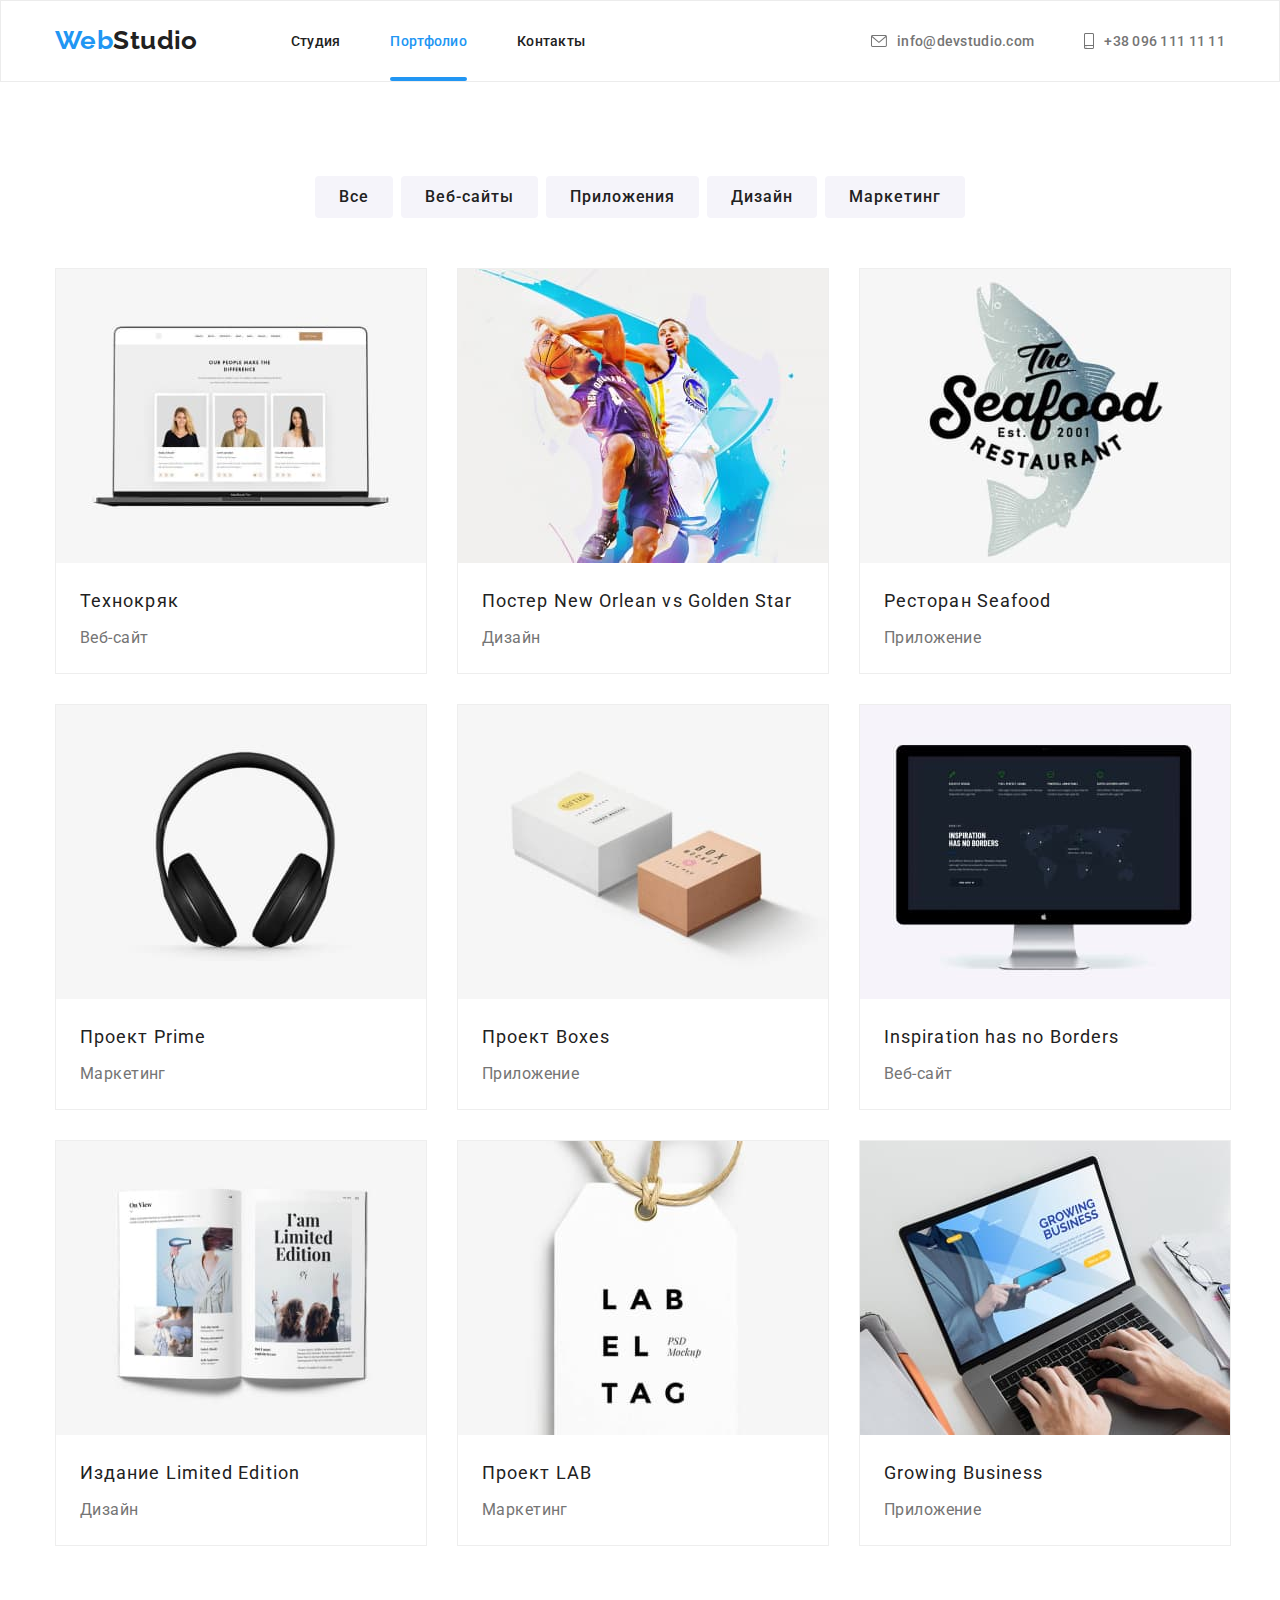
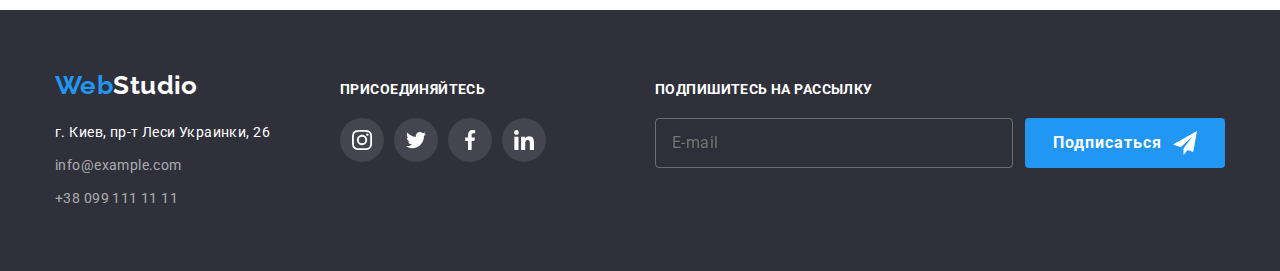
==== portfolio.html @ 5e4b6ec1 "добавление старт файлов" ====
<!DOCTYPE html>
<html lang="ru">
  <head>
    <meta charset="UTF-8" />
    <meta name="viewport" content="width=device-width, initial-scale=1.0" />
    <title>WebStudio</title>
    <link rel="preconnect" href="https://fonts.gstatic.com" />
    <link
      href="https://fonts.googleapis.com/css2?family=Raleway:wght@400;700&family=Roboto:wght@400;500;700;900&display=swap"
      rel="stylesheet"
    />
    <link
      rel="stylesheet"
      href="https://cdnjs.cloudflare.com/ajax/libs/modern-normalize/1.0.0/modern-normalize.min.css"
    />
    <link rel="stylesheet" href="./css/portfolio.min.css" />
  </head>
  <body>
    <header class="header">
      <div class="container">
        <nav class="nav">
          <a lang="en" href="#" class="logo"
            ><span class="web">Web</span>Studio
          </a>
          <ul class="nav-main list">
            <li class="item">
              <a href="./index.html" class="link">Студия</a>
            </li>
            <li class="item">
              <a href="./portfolio.html" class="link current">Портфолио</a>
            </li>
            <li class="item">
              <a href="#" class="link">Контакты</a>
            </li>
          </ul>
        </nav>
        <ul class="contacts list">
          <li class="item">
            <a href="mailto:info@devstudio.com" class="link">
              <svg class="contacts-icon" width="16" height="12">
                <use href="./images/sprite.svg#envelope"></use>
              </svg>
              info@devstudio.com</a
            >
          </li>
          <li class="item">
            <a href="tel:+380961111111" class="link">
              <svg class="contacts-icon" width="10" height="16">
                <use href="./images/sprite.svg#smartphone"></use>
              </svg>
              +38 096 111 11 11</a
            >
          </li>
        </ul>
      </div>
    </header>
    <section class="portfolio">
      <div class="container">
        <h1 class="visually-hidden">Портфолио</h1>
        <ul class="filter-list list">
          <li class="item">
            <button type="button" class="button">Все</button>
          </li>
          <li class="item">
            <button type="button" class="button">Веб-сайты</button>
          </li>
          <li class="item">
            <button type="button" class="button">Приложения</button>
          </li>
          <li class="item">
            <button type="button" class="button">Дизайн</button>
          </li>
          <li class="item">
            <button type="button" class="button">Маркетинг</button>
          </li>
        </ul>
        <h2 class="visually-hidden">Проекты</h2>
        <ul class="project-list list">
          <li class="project-item">
            <a href="" class="project-link link">
              <div class="project-wrapper">
                <img src="./images/portfolio/techno.jpg " alt="ноутбук" />
                <p class="overlay">
                  Технокряк это современная площадка распространения
                  коронавируса. Компании используют эту платформу для цифрового
                  шпионажа и атак на защищённые сервера конкурентов.
                </p>
              </div>
              <div class="card">
                <h3 class="title">Технокряк</h3>
                <p class="text">Веб-сайт</p>
              </div>
            </a>
          </li>
          <li class="project-item">
            <a href="" class="project-link link">
              <div class="project-wrapper">
                <img
                  src="./images/portfolio/poster.jpg"
                  alt="два баскетболиста"
                />
                <p class="overlay">
                  Технокряк это современная площадка распространения
                  коронавируса. Компании используют эту платформу для цифрового
                  шпионажа и атак на защищённые сервера конкурентов.
                </p>
              </div>
              <div class="card">
                <h3 class="title">Постер New Orlean vs Golden Star</h3>
                <p class="text">Дизайн</p>
              </div>
            </a>
          </li>
          <li class="project-item">
            <a href="" class="project-link link">
              <div class="project-wrapper">
                <img src="./images/portfolio/seafood.jpg" alt="рыба" />
                <p class="overlay">
                  Технокряк это современная площадка распространения
                  коронавируса. Компании используют эту платформу для цифрового
                  шпионажа и атак на защищённые сервера конкурентов.
                </p>
              </div>
              <div class="card">
                <h3 class="title">Ресторан Seafood</h3>
                <p class="text">Приложение</p>
              </div>
            </a>
          </li>
          <li class="project-item">
            <a href="" class="project-link link">
              <div class="project-wrapper">
                <img
                  src="./images/portfolio/project_prime.jpg"
                  alt="наушники"
                />
                <p class="overlay">
                  Технокряк это современная площадка распространения
                  коронавируса. Компании используют эту платформу для цифрового
                  шпионажа и атак на защищённые сервера конкурентов.
                </p>
              </div>
              <div class="card">
                <h3 class="title">Проект Prime</h3>
                <p class="text">Маркетинг</p>
              </div>
            </a>
          </li>
          <li class="project-item">
            <a href="" class="project-link link">
              <div class="project-wrapper">
                <img
                  src="./images/portfolio/project_boxes.jpg"
                  alt="две коробки"
                />
                <p class="overlay">
                  Технокряк это современная площадка распространения
                  коронавируса. Компании используют эту платформу для цифрового
                  шпионажа и атак на защищённые сервера конкурентов.
                </p>
              </div>
              <div class="card">
                <h3 class="title">Проект Boxes</h3>
                <p class="text">Приложение</p>
              </div>
            </a>
          </li>
          <li class="project-item">
            <a href="" class="project-link link">
              <div class="project-wrapper">
                <img
                  src="./images/portfolio/inspiration.jpg"
                  alt="монитор с материками"
                />
                <p class="overlay">
                  Технокряк это современная площадка распространения
                  коронавируса. Компании используют эту платформу для цифрового
                  шпионажа и атак на защищённые сервера конкурентов.
                </p>
              </div>
              <div class="card">
                <h3 class="title">Inspiration has no Borders</h3>
                <p class="text">Веб-сайт</p>
              </div>
            </a>
          </li>
          <li class="project-item">
            <a href="" class="project-link link">
              <div class="project-wrapper">
                <img src="./images/portfolio/limited_edition.jpg" alt="книга" />
                <p class="overlay">
                  Технокряк это современная площадка распространения
                  коронавируса. Компании используют эту платформу для цифрового
                  шпионажа и атак на защищённые сервера конкурентов.
                </p>
              </div>
              <div class="card">
                <h3 class="title">Издание Limited Edition</h3>
                <p class="text">Дизайн</p>
              </div>
            </a>
          </li>
          <li class="project-item">
            <a href="" class="project-link link">
              <div class="project-wrapper">
                <img src="./images/portfolio/project_lab.jpg" alt="бирка" />
                <p class="overlay">
                  Технокряк это современная площадка распространения
                  коронавируса. Компании используют эту платформу для цифрового
                  шпионажа и атак на защищённые сервера конкурентов.
                </p>
              </div>

              <div class="card">
                <h3 class="title">Проект LAB</h3>
                <p class="text">Маркетинг</p>
              </div>
            </a>
          </li>
          <li class="project-item">
            <a href="" class="project-link link">
              <div class="project-wrapper">
                <img
                  src="./images/portfolio/growing_business.jpg"
                  alt="печатают на ноутбуке"
                />
                <p class="overlay">
                  Технокряк это современная площадка распространения
                  коронавируса. Компании используют эту платформу для цифрового
                  шпионажа и атак на защищённые сервера конкурентов.
                </p>
              </div>
              <div class="card">
                <h3 class="title">Growing Business</h3>
                <p class="text">Приложение</p>
              </div>
            </a>
          </li>
        </ul>
      </div>
    </section>
    <footer class="footer">
      <div class="container">
        <div class="address">
          <a href="#" class="logo"><span class="web">Web</span>Studio</a>
          <address>
            <ul class="address-list list">
              <li class="address-item">
                <a
                  href="https://goo.gl/maps/3HchapmakeDrpsUs8"
                  target="blank"
                  class="maps link"
                  >г. Киев, пр-т Леси Украинки, 26
                </a>
              </li>
              <li class="address-item">
                <a href="mailto:info@example.com" class="link"
                  >info@example.com</a
                >
              </li>
              <li class="address-item">
                <a href="tel:+380991111111" class="link">+38 099 111 11 11</a>
              </li>
            </ul>
          </address>
        </div>
        <div class="footer-social">
          <p class="footer-text">присоединяйтесь</p>
          <ul class="footer-social-list list">
            <li class="footer-social-item">
              <a href="" class="footer-social-link link">
                <svg class="footer-social-icon" width="20" height="20">
                  <use href="./images/sprite.svg#instagram"></use>
                </svg>
              </a>
            </li>
            <li class="footer-social-item">
              <a href="" class="footer-social-link link">
                <svg class="footer-social-icon" width="20" height="20">
                  <use href="./images/sprite.svg#twitter"></use>
                </svg>
              </a>
            </li>
            <li class="footer-social-item">
              <a href="" class="footer-social-link link">
                <svg class="footer-social-icon" width="20" height="20">
                  <use href="./images/sprite.svg#facebook"></use>
                </svg>
              </a>
            </li>
            <li class="footer-social-item">
              <a href="" class="footer-social-link link">
                <svg class="footer-social-icon" width="20" height="20">
                  <use href="./images/sprite.svg#linkedin"></use>
                </svg>
              </a>
            </li>
          </ul>
        </div>
        <div class="footer-submit">
          <p class="footer-text">Подпишитесь на рассылку</p>
          <form class="footer-form">
            <input class="footer-input" type="email" placeholder="E-mail"></input>
            <button type="submit" class="button">
              <p>Подписаться</p>
               <svg class="submit-icon" width="24" height="24"><use href="./images/sprite.svg#send"></use></svg>
            </button>
          </form>
        </div>
      </div>
    </footer>
  </body>
</html>
---- css/portfolio.min.css ----
:root{--primary-text-color: #212121;--title-text-color: #757575;--accent-color: #2196f3;--bg-button-color: #f5f4fa;--icon-color: #afb1b8;--timing-function: cubic-bezier(0.4, 0, 0.2, 1);--primary-lite-color: #ffffff;--bg-dark-color: #2f303a}.visually-hidden{position:absolute !important;clip:rect(1px 1px 1px 1px);clip:rect(1px, 1px, 1px, 1px);padding:0 !important;border:0 !important;height:1px !important;width:1px !important;overflow:hidden}html{box-sizing:border-box}*,*::before,*::after{box-sizing:inherit}body{background-color:var(--primary-lite-color);color:var(--title-text-color);margin:0;font-family:Roboto, sans-serif;font-size:14px;font-weight:400;line-height:1.714;letter-spacing:0.03em}.list{list-style:none;padding:0;margin:0}img{border-style:none;display:block}h1,h2,h3,h4,h5,h6,p{margin:0}.container{width:1200px;margin:0 auto;padding-left:15px;padding-right:15px}.header .container{display:flex;align-items:center}.footer .container{display:flex;align-items:baseline}.logo{color:var(--primary-text-color);font-family:Raleway, sans-serif;text-decoration:none;font-size:26px;font-weight:700;line-height:1.192}.header .logo{padding:24px 0px;margin-right:93px}.footer .logo{margin-bottom:20px;display:inline-block;color:var(--primary-lite-color)}.web{color:var(--accent-color)}.button{background-color:var(--accent-color);color:var(--primary-lite-color);cursor:pointer;border-color:transparent;outline:none;padding:8px 28px;min-width:200px;align-self:center;border-radius:4px;font-family:Roboto, sans-serif;font-size:16px;font-weight:700;line-height:1.875;letter-spacing:0.06em}.button:hover{box-shadow:0px 3px 1px #000}.button:focus{color:var(--primary-lite-color);background:var(--accent-color);border:2px solid var(--bg-dark-color)}.portfolio .button{background-color:var(--bg-button-color);color:var(--primary-text-color);cursor:pointer;padding:6px 22px;min-width:73px;font-weight:500;line-height:1.62;transition:color 250ms var(--timing-function),background-color 250ms var(--timing-function),box-shadow 250ms var(--timing-function)}.portfolio .button:focus,.portfolio .button:hover{color:var(--primary-lite-color);background:var(--accent-color);box-shadow:0px 3px 1px rgba(0,0,0,0.1),0px 1px 2px rgba(0,0,0,0.08),0px 2px 2px rgba(0,0,0,0.12)}.footer .button{display:flex;align-items:center;justify-content:space-between;padding:8px 26px}.header{border:1px solid #ececec}.nav{display:flex}.nav .current::after{content:"";display:block;position:absolute;left:0;bottom:0;width:100%;height:4px;background:#2196f3;border-radius:2px}.nav-main{display:flex}.nav-main .link{display:block;position:relative;padding-top:32px;padding-bottom:32px;color:var(--primary-text-color);text-decoration:none;font-size:14px;font-weight:500;line-height:1.143;letter-spacing:0.02em;transition:color 250ms var(--timing-function)}.nav-main .link:hover,.nav-main .link:focus,.nav-main .link.current{color:var(--accent-color)}.contacts .item+.item,.nav-main .item+.item{margin-left:50px}.contacts{display:flex;justify-content:flex-start;align-items:center;flex-direction:row;margin-left:auto}.contacts .item{display:flex;justify-content:flex-start;align-items:center;flex-direction:row}.contacts .link{display:flex;justify-content:flex-start;align-items:center;flex-direction:row;padding-top:32px;padding-bottom:32px;color:var(--title-text-color);text-decoration:none;font-size:14px;font-weight:500;line-height:1.143;letter-spacing:0.02em;transition:color 250ms var(--timing-function)}.contacts .link:hover,.contacts .link:focus{color:var(--accent-color)}.contacts-icon{margin-right:10px;fill:currentColor}.portfolio{padding-top:94px;padding-bottom:94px}.portfolio .card{width:370px;height:110px;padding:20px 24px}.filter-list{display:flex;justify-content:center;align-items:stretch;flex-direction:row;margin-bottom:50px}.filter-list .item+.item{margin-left:8px}.project-list{display:flex;flex-wrap:wrap;margin-right:-30px;margin-bottom:-30px;margin-left:0;margin-top:0}.project-list .title{color:var(--primary-text-color);margin-bottom:4px;font-size:18px;font-weight:400;line-height:2;letter-spacing:0.06em}.project-list .text{color:var(--title-text-color);font-size:16px;font-weight:400;line-height:1.875}.project-list .link{text-decoration:none}.project-item{display:block;margin-right:30px;margin-bottom:30px;width:372px;background-color:var(--primary-lite-color);border:1px solid #eeeeee;box-sizing:border-box;line-height:0}.project-item:nth-child(3n){margin-right:0px}.project-item:nth-last-child(-n+3){margin-bottom:0}.project-wrapper{position:relative;overflow:hidden}.overlay{position:absolute;left:0;top:0;width:100%;height:100%;font-size:18px;font-weight:400;line-height:1.556;background:rgba(33,150,243,0.9);color:var(--primary-lite-color);padding:24px 63px;transform:translateY(calc(100% + 1px));transition:transform 250ms var(--timing-function)}.project-link{display:block}.project-link:focus .overlay,.project-link:hover .overlay{transform:translateY(0)}.project-link:focus,.project-link:hover{box-shadow:0px 1px 1px rgba(0,0,0,0.12),0px 4px 4px rgba(0,0,0,0.06),1px 4px 6px rgba(0,0,0,0.16)}.footer{background:var(--bg-dark-color);padding-top:60px;padding-bottom:60px}.address{margin-right:70px}.address-list .link{color:rgba(255,255,255,0.6);text-decoration:none;font-style:normal;transition:color 250ms var(--timing-function)}.address-list .maps{color:var(--primary-lite-color);text-decoration:none;font-style:normal;transition:color 250ms var(--timing-function)}.address-list .link:hover,.address-list .link:focus{color:var(--accent-color)}.address-item+.address-item{margin-top:9px}.footer-social{width:206px;height:80px}.footer-social-list{display:flex;justify-content:space-between;align-items:stretch;flex-direction:row}.footer-social-item{width:44px;height:44px}.footer-social-link{display:flex;justify-content:center;align-items:center;flex-direction:row;width:100%;height:100%;border-radius:50%;background-color:rgba(255,255,255,0.1);fill:var(--primary-lite-color);transition:background-color 250ms var(--timing-function),fill 250ms var(--timing-function)}.footer-social-link:focus,.footer-social-link:hover{fill:var(--primary-lite-color);background-color:var(--accent-color)}.footer-text{margin-bottom:20px;font-weight:700;line-height:1.14;text-transform:uppercase;color:var(--primary-lite-color)}.footer-submit{width:570px;height:86px;margin-left:auto}.footer-form{display:flex;justify-content:space-between;align-items:stretch;flex-direction:row}.footer-input{box-sizing:border-box;width:358px;height:50px;padding:15px 16px;border:1px solid rgba(255,255,255,0.3);filter:drop-shadow(0px 4px 4px rgba(0,0,0,0.15));border-radius:4px;background-color:inherit;color:rgba(255,255,255,0.6);font-size:16px;font-weight:400;line-height:1.25;letter-spacing:0.03em}.submit-icon{fill:currentColor}
/*# sourceMappingURL=portfolio.min.css.map */
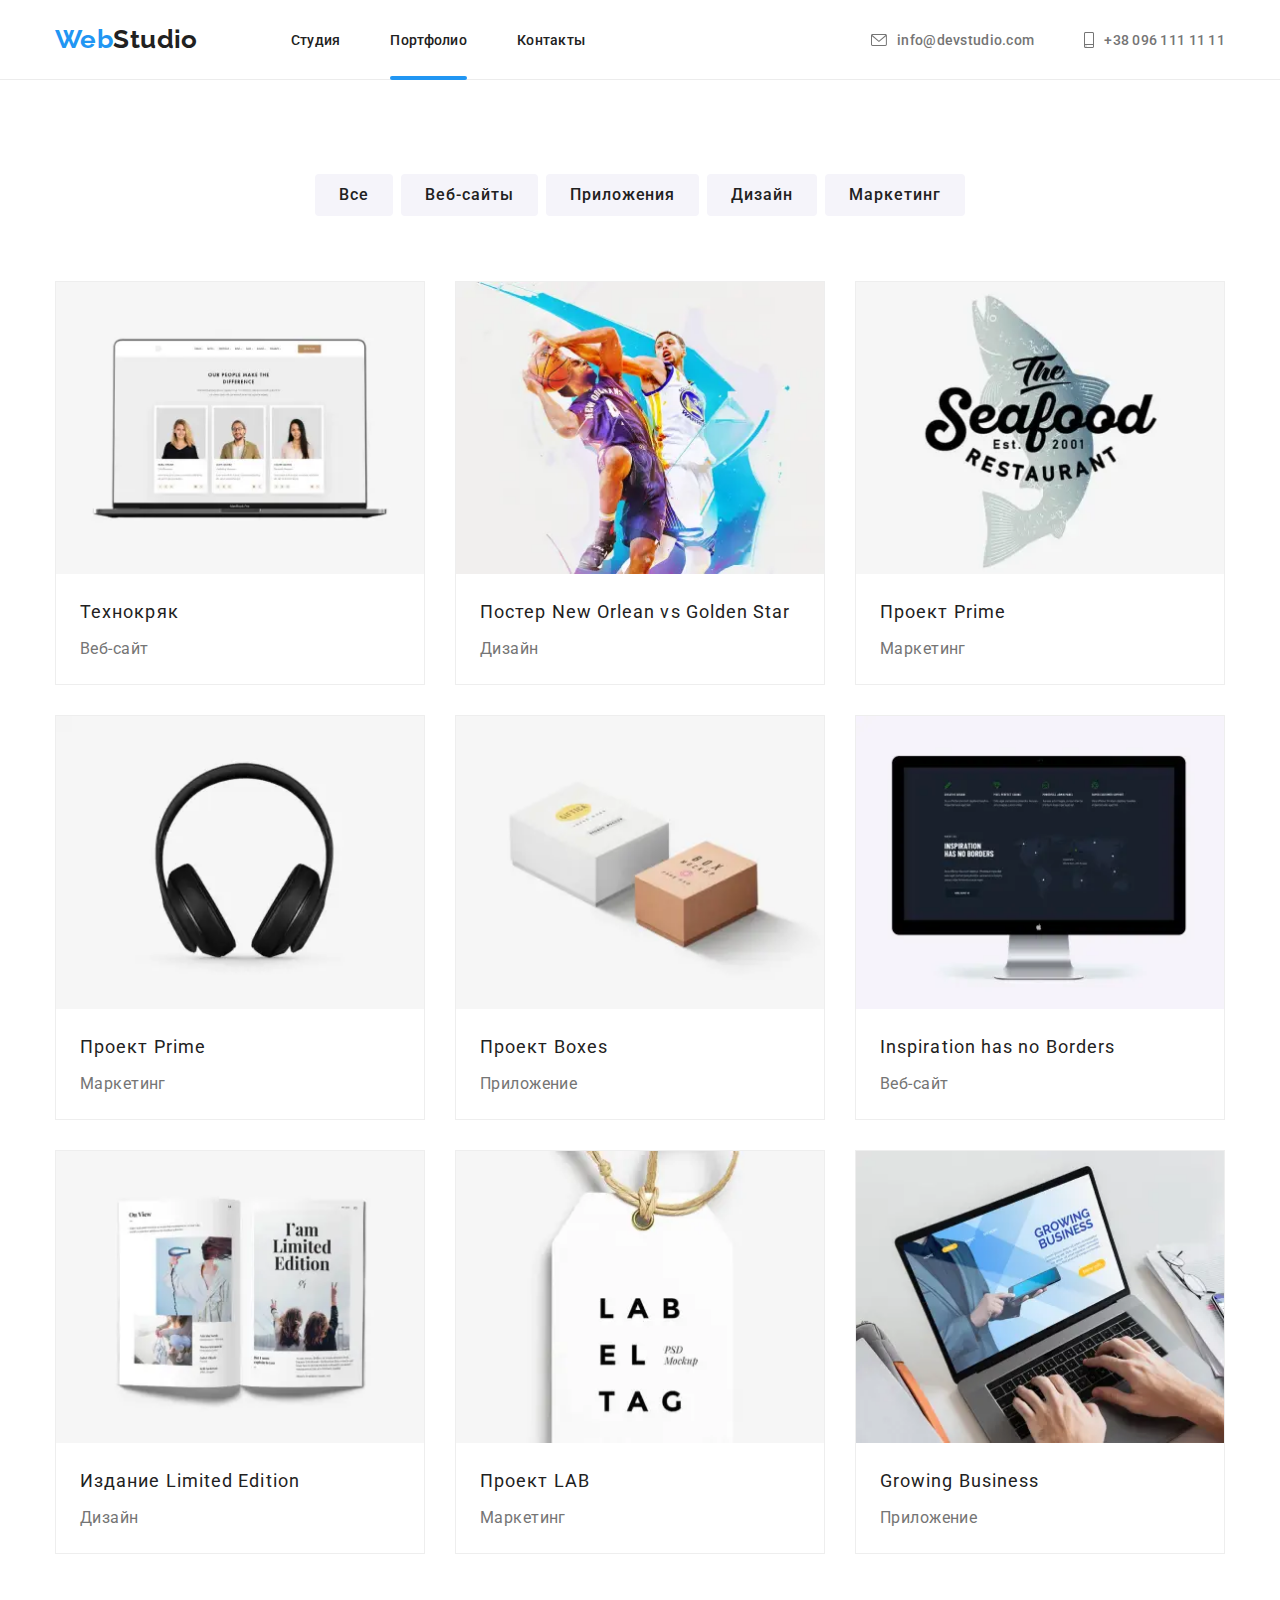
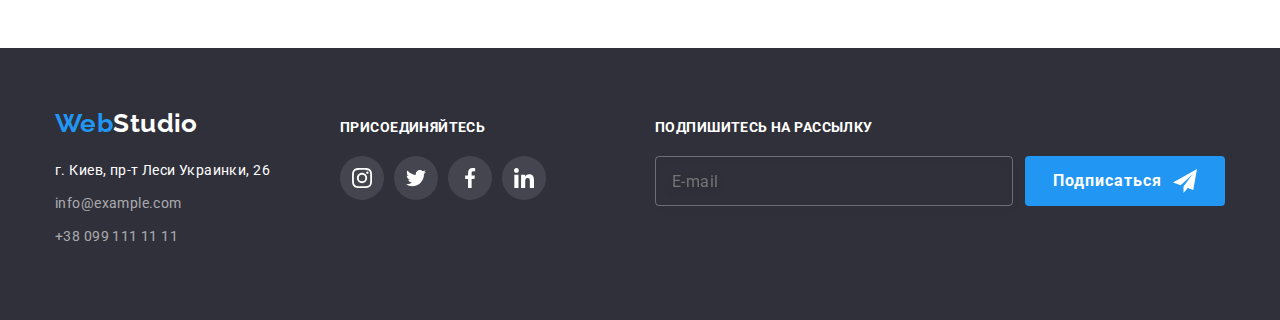
==== commit af3e758d: "оформление ДЗ" ====
--- a/portfolio.html
+++ b/portfolio.html
@@ -16,40 +16,93 @@
     <link rel="stylesheet" href="./css/portfolio.min.css" />
   </head>
   <body>
-    <header class="header">
+      <header class="header">
       <div class="container">
-        <nav class="nav">
+        <nav class="nav-main">
           <a lang="en" href="#" class="logo"
             ><span class="web">Web</span>Studio
           </a>
-          <ul class="nav-main list">
-            <li class="item">
-              <a href="./index.html" class="link">Студия</a>
+          <ul class="nav-main-list list">
+            <li class="nav-main-item">
+              <a href="./index.html" class="nav-main-link link ">Студия</a>
             </li>
-            <li class="item">
-              <a href="./portfolio.html" class="link current">Портфолио</a>
+            <li class="nav-main-item">
+              <a href="./portfolio.html" class="nav-main-link link current">Портфолио</a>
             </li>
-            <li class="item">
-              <a href="#" class="link">Контакты</a>
+            <li class="nav-main-item">
+              <a href="#" class="nav-main-link link">Контакты</a>
             </li>
           </ul>
         </nav>
-        <ul class="contacts list">
-          <li class="item">
-            <a href="mailto:info@devstudio.com" class="link">
+        <ul class="contacts-list list">
+          <li class="contacts-item">
+            <a href="mailto:info@devstudio.com" class="contacts-link link">
               <svg class="contacts-icon" width="16" height="12">
                 <use href="./images/sprite.svg#envelope"></use>
               </svg>
               info@devstudio.com</a
+              >
+          </li>
+          <li class="contacts-item">
+              <a href="tel:+380961111111" class="contacts-link link">
+                <svg class="contacts-icon" width="10" height="16">
+                  <use href="./images/sprite.svg#smartphone"></use>
+                </svg>
+                +38 096 111 11 11</a
+                >
+          </li>
+        </ul>
+            <button class="burger-btn" data-menu-button>
+              <svg class="burger-icon">
+                <use href="./images/sprite.svg#menu"></use>
+              </svg>
+            </button>
+      </div>
+      <div class="mobile-menu" data-menu>
+        <button type="button" class="mobile-close-btn" data-menu-close>
+          <svg class="mobile-close-icon">
+            <use href="./images/sprite.svg#close"></use>
+          </svg>
+        </button>
+        <ul class="mobile-menu-nav list">
+          <li class="mobile-menu-nav-item">
+            <a href="./index.html" class="mobile-menu-nav-link link">Студия</a>
+          </li>
+          <li class="mobile-menu-nav-item">
+            <a href="./portfolio.html" class="mobile-menu-nav-link link"
+              >Портфолио</a
             >
           </li>
-          <li class="item">
-            <a href="tel:+380961111111" class="link">
-              <svg class="contacts-icon" width="10" height="16">
-                <use href="./images/sprite.svg#smartphone"></use>
-              </svg>
+          <li class="mobile-menu-nav-item">
+            <a href="#" class="mobile-menu-nav-link link">Контакты</a>
+          </li>
+        </ul>
+        <ul class="mobile-contacts list">
+          <li class="mobile-contacts-item">
+            <a href="tel:+380961111111" class="mobile-contacts-tel-link link">
               +38 096 111 11 11</a
             >
+          </li>
+          <li class="mobile-contacts-item">
+            <a
+              href="mailto:info@devstudio.com"
+              class="mobile-contacts-email-link link"
+              >info@devstudio.com</a
+            >
+          </li>
+        </ul>
+        <ul class="mobile-social">
+          <li class="mobile-social-list list">
+            <a href="#" class="mobile-social-link link">Instagram</a>
+          </li>
+          <li class="mobile-social-list list">
+            <a href="#" class="mobile-social-link link">Twitter</a>
+          </li>
+          <li class="mobile-social-list list">
+            <a href="#" class="mobile-social-link link">Facebook</a>
+          </li>
+          <li class="mobile-social-list list">
+            <a href="#" class="mobile-social-link link">LinkedIn</a>
           </li>
         </ul>
       </div>
@@ -79,7 +132,54 @@
           <li class="project-item">
             <a href="" class="project-link link">
               <div class="project-wrapper">
-                <img src="./images/portfolio/techno.jpg " alt="ноутбук" />
+                <picture>
+                  <source
+                    srcset="
+                      ./images/project/desk-tehnokrjak.webp    1x,
+                      ./images/project/desk-tehnokrjak@2x.webp 2x
+                    "
+                    media="(min-width: 1200px)"
+                    type="image/webp"
+                  />
+                  <source
+                    srcset="
+                      ./images/project/desk-tehnokrjak.jpg     1x,
+                      ./images/project/desk-tehnokrjak@2x.jpg  2x
+                    "
+                    media="(min-width: 1200px)"
+                  />
+                  <source
+                    srcset="
+                      ./images/project/tab-tehnokrjak.webp    1x,
+                      ./images/project/tab-tehnokrjak@2x.webp 2x
+                    "
+                    media="(min-width: 768px)"
+                    type="image/webp"
+                  />
+                  <source
+                    srcset="
+                      ./images/project/tab-tehnokrjak.jpg    1x,
+                      ./images/project/tab-tehnokrjak@2x.jpg 2x
+                    "
+                    media="(min-width: 768px)"
+                  />
+                  <source
+                    srcset="
+                      ./images/project/mob-tehnokrjak.webp    1x,
+                      ./images/project/mob-tehnokrjak@2x.webp 2x
+                    "
+                    media="(min-width: 320px)"
+                    type="image/webp"
+                  />
+                  <source
+                    srcset="
+                      ./images/project/mob-tehnokrjak.jpg    1x,
+                      ./images/project/mob-tehnokrjak@2x.jpg 2x
+                    "
+                    media="(min-width: 320px)"
+                  />
+                  <img src="./images/project/mob-tehnokrjak.jpg " alt="ноутбук" />
+                </picture>
                 <p class="overlay">
                   Технокряк это современная площадка распространения
                   коронавируса. Компании используют эту платформу для цифрового
@@ -95,10 +195,58 @@
           <li class="project-item">
             <a href="" class="project-link link">
               <div class="project-wrapper">
-                <img
-                  src="./images/portfolio/poster.jpg"
-                  alt="два баскетболиста"
-                />
+                <picture>
+                  <source
+                    srcset="
+                      ./images/project/desk-poster.webp    1x,
+                      ./images/project/desk-poster@2x.webp 2x
+                    "
+                    media="(min-width: 1200px)"
+                    type="image/webp"
+                  />
+                  <source
+                    srcset="
+                      ./images/project/desk-poster.jpg     1x,
+                      ./images/project/desk-poster@2x.jpg  2x
+                    "
+                    media="(min-width: 1200px)"
+                  />
+                  <source
+                    srcset="
+                      ./images/project/tab-poster.webp    1x,
+                      ./images/project/tab-poster@2x.webp 2x
+                    "
+                    media="(min-width: 768px)"
+                    type="image/webp"
+                  />
+                  <source
+                    srcset="
+                      ./images/project/tab-poster.jpg    1x,
+                      ./images/project/tab-poster@2x.jpg 2x
+                    "
+                    media="(min-width: 768px)"
+                  />
+                  <source
+                    srcset="
+                      ./images/project/mob-poster.webp    1x,
+                      ./images/project/mob-poster@2x.webp 2x
+                    "
+                    media="(min-width: 320px)"
+                    type="image/webp"
+                  />
+                  <source
+                    srcset="
+                      ./images/project/mob-poster.jpg    1x,
+                      ./images/project/mob-poster@2x.jpg 2x
+                    "
+                    media="(min-width: 320px)"
+                  />
+                  <img
+                    src="./images/project/mob-poster.jpg"
+                    alt="два баскетболиста"
+                  />
+                </picture>
+                
                 <p class="overlay">
                   Технокряк это современная площадка распространения
                   коронавируса. Компании используют эту платформу для цифрового
@@ -114,7 +262,57 @@
           <li class="project-item">
             <a href="" class="project-link link">
               <div class="project-wrapper">
-                <img src="./images/portfolio/seafood.jpg" alt="рыба" />
+                <picture>
+                  <source
+                    srcset="
+                      ./images/project/desk-seafood.webp    1x,
+                      ./images/project/desk-seafood@2x.webp 2x
+                    "
+                    media="(min-width: 1200px)"
+                    type="image/webp"
+                  />
+                  <source
+                    srcset="
+                      ./images/project/desk-seafood.jpg     1x,
+                      ./images/project/desk-seafood@2x.jpg  2x
+                    "
+                    media="(min-width: 1200px)"
+                  />
+                  <source
+                    srcset="
+                      ./images/project/tab-seafood.webp    1x,
+                      ./images/project/tab-seafood@2x.webp 2x
+                    "
+                    media="(min-width: 768px)"
+                    type="image/webp"
+                  />
+                  <source
+                    srcset="
+                      ./images/project/tab-seafood.jpg    1x,
+                      ./images/project/tab-seafood@2x.jpg 2x
+                    "
+                    media="(min-width: 768px)"
+                  />
+                  <source
+                    srcset="
+                      ./images/project/mob-seafood.webp    1x,
+                      ./images/project/mob-seafood@2x.webp 2x
+                    "
+                    media="(min-width: 320px)"
+                    type="image/webp"
+                  />
+                  <source
+                    srcset="
+                      ./images/project/mob-seafood.jpg    1x,
+                      ./images/project/mob-seafood@2x.jpg 2x
+                    "
+                    media="(min-width: 320px)"
+                  />
+                  <img
+                    src="./images/project/mob-seafood.jpg"
+                    alt="рыба"
+                  />
+                </picture>
                 <p class="overlay">
                   Технокряк это современная площадка распространения
                   коронавируса. Компании используют эту платформу для цифрового
@@ -122,18 +320,65 @@
                 </p>
               </div>
               <div class="card">
-                <h3 class="title">Ресторан Seafood</h3>
-                <p class="text">Приложение</p>
+                <h3 class="title">Проект Prime</h3>
+                <p class="text">Маркетинг</p>
               </div>
             </a>
           </li>
           <li class="project-item">
             <a href="" class="project-link link">
               <div class="project-wrapper">
-                <img
-                  src="./images/portfolio/project_prime.jpg"
-                  alt="наушники"
-                />
+                <picture>
+                  <source
+                    srcset="
+                      ./images/project/desk-prime.webp    1x,
+                      ./images/project/desk-prime@2x.webp 2x
+                    "
+                    media="(min-width: 1200px)"
+                    type="image/webp"
+                  />
+                  <source
+                    srcset="
+                      ./images/project/desk-prime.jpg     1x,
+                      ./images/project/desk-prime@2x.jpg  2x
+                    "
+                    media="(min-width: 1200px)"
+                  />
+                  <source
+                    srcset="
+                      ./images/project/tab-prime.webp    1x,
+                      ./images/project/tab-prime@2x.webp 2x
+                    "
+                    media="(min-width: 768px)"
+                    type="image/webp"
+                  />
+                  <source
+                    srcset="
+                      ./images/project/tab-prime.jpg    1x,
+                      ./images/project/tab-prime@2x.jpg 2x
+                    "
+                    media="(min-width: 768px)"
+                  />
+                  <source
+                    srcset="
+                      ./images/project/mob-prime.webp    1x,
+                      ./images/project/mob-prime@2x.webp 2x
+                    "
+                    media="(min-width: 320px)"
+                    type="image/webp"
+                  />
+                  <source
+                    srcset="
+                      ./images/project/mob-prime.jpg    1x,
+                      ./images/project/mob-prime@2x.jpg 2x
+                    "
+                    media="(min-width: 320px)"
+                  />
+                  <img
+                    src="./images/project/mob-prime.jpg"
+                    alt="наушники"
+                  />
+                </picture>
                 <p class="overlay">
                   Технокряк это современная площадка распространения
                   коронавируса. Компании используют эту платформу для цифрового
@@ -149,10 +394,57 @@
           <li class="project-item">
             <a href="" class="project-link link">
               <div class="project-wrapper">
-                <img
-                  src="./images/portfolio/project_boxes.jpg"
-                  alt="две коробки"
-                />
+                <picture>
+                  <source
+                    srcset="
+                      ./images/project/desk-boxes.webp    1x,
+                      ./images/project/desk-boxes@2x.webp 2x
+                    "
+                    media="(min-width: 1200px)"
+                    type="image/webp"
+                  />
+                  <source
+                    srcset="
+                      ./images/project/desk-boxes.jpg     1x,
+                      ./images/project/desk-boxes@2x.jpg  2x
+                    "
+                    media="(min-width: 1200px)"
+                  />
+                  <source
+                    srcset="
+                      ./images/project/tab-boxes.webp    1x,
+                      ./images/project/tab-boxes@2x.webp 2x
+                    "
+                    media="(min-width: 768px)"
+                    type="image/webp"
+                  />
+                  <source
+                    srcset="
+                      ./images/project/tab-boxes.jpg    1x,
+                      ./images/project/tab-boxes@2x.jpg 2x
+                    "
+                    media="(min-width: 768px)"
+                  />
+                  <source
+                    srcset="
+                      ./images/project/mob-boxes.webp    1x,
+                      ./images/project/mob-boxes@2x.webp 2x
+                    "
+                    media="(min-width: 320px)"
+                    type="image/webp"
+                  />
+                  <source
+                    srcset="
+                      ./images/project/mob-boxes.jpg    1x,
+                      ./images/project/mob-boxes@2x.jpg 2x
+                    "
+                    media="(min-width: 320px)"
+                  />
+                  <img
+                    src="./images/project/mob-boxes.jpg"
+                    alt="две коробки"
+                  />
+                </picture>
                 <p class="overlay">
                   Технокряк это современная площадка распространения
                   коронавируса. Компании используют эту платформу для цифрового
@@ -168,10 +460,57 @@
           <li class="project-item">
             <a href="" class="project-link link">
               <div class="project-wrapper">
-                <img
-                  src="./images/portfolio/inspiration.jpg"
-                  alt="монитор с материками"
-                />
+                <picture>
+                  <source
+                    srcset="
+                      ./images/project/desk-inspiration.webp    1x,
+                      ./images/project/desk-inspiration@2x.webp 2x
+                    "
+                    media="(min-width: 1200px)"
+                    type="image/webp"
+                  />
+                  <source
+                    srcset="
+                      ./images/project/desk-inspiration.jpg     1x,
+                      ./images/project/desk-inspiration@2x.jpg  2x
+                    "
+                    media="(min-width: 1200px)"
+                  />
+                  <source
+                    srcset="
+                      ./images/project/tab-inspiration.webp    1x,
+                      ./images/project/tab-inspiration@2x.webp 2x
+                    "
+                    media="(min-width: 768px)"
+                    type="image/webp"
+                  />
+                  <source
+                    srcset="
+                      ./images/project/tab-inspiration.jpg    1x,
+                      ./images/project/tab-inspiration@2x.jpg 2x
+                    "
+                    media="(min-width: 768px)"
+                  />
+                  <source
+                    srcset="
+                      ./images/project/mob-inspiration.webp    1x,
+                      ./images/project/mob-inspiration@2x.webp 2x
+                    "
+                    media="(min-width: 320px)"
+                    type="image/webp"
+                  />
+                  <source
+                    srcset="
+                      ./images/project/mob-inspiration.jpg    1x,
+                      ./images/project/mob-inspiration@2x.jpg 2x
+                    "
+                    media="(min-width: 320px)"
+                  />
+                  <img
+                    src="./images/project/mob-inspiration.jpg"
+                    alt="монитор с материками"
+                  />
+                </picture>
                 <p class="overlay">
                   Технокряк это современная площадка распространения
                   коронавируса. Компании используют эту платформу для цифрового
@@ -187,7 +526,57 @@
           <li class="project-item">
             <a href="" class="project-link link">
               <div class="project-wrapper">
-                <img src="./images/portfolio/limited_edition.jpg" alt="книга" />
+                <picture>
+                  <source
+                    srcset="
+                      ./images/project/desk-edition.webp    1x,
+                      ./images/project/desk-edition@2x.webp 2x
+                    "
+                    media="(min-width: 1200px)"
+                    type="image/webp"
+                  />
+                  <source
+                    srcset="
+                      ./images/project/desk-edition.jpg     1x,
+                      ./images/project/desk-edition@2x.jpg  2x
+                    "
+                    media="(min-width: 1200px)"
+                  />
+                  <source
+                    srcset="
+                      ./images/project/tab-edition.webp    1x,
+                      ./images/project/tab-edition@2x.webp 2x
+                    "
+                    media="(min-width: 768px)"
+                    type="image/webp"
+                  />
+                  <source
+                    srcset="
+                      ./images/project/tab-edition.jpg    1x,
+                      ./images/project/tab-edition@2x.jpg 2x
+                    "
+                    media="(min-width: 768px)"
+                  />
+                  <source
+                    srcset="
+                      ./images/project/mob-edition.webp    1x,
+                      ./images/project/mob-edition@2x.webp 2x
+                    "
+                    media="(min-width: 320px)"
+                    type="image/webp"
+                  />
+                  <source
+                    srcset="
+                      ./images/project/mob-edition.jpg    1x,
+                      ./images/project/mob-edition@2x.jpg 2x
+                    "
+                    media="(min-width: 320px)"
+                  />
+                  <img
+                    src="./images/project/mob-edition.jpg"
+                    alt="книга"
+                  />
+                </picture>
                 <p class="overlay">
                   Технокряк это современная площадка распространения
                   коронавируса. Компании используют эту платформу для цифрового
@@ -203,7 +592,57 @@
           <li class="project-item">
             <a href="" class="project-link link">
               <div class="project-wrapper">
-                <img src="./images/portfolio/project_lab.jpg" alt="бирка" />
+                <picture>
+                  <source
+                    srcset="
+                      ./images/project/desk-label.webp    1x,
+                      ./images/project/desk-label@2x.webp 2x
+                    "
+                    media="(min-width: 1200px)"
+                    type="image/webp"
+                  />
+                  <source
+                    srcset="
+                      ./images/project/desk-label.jpg     1x,
+                      ./images/project/desk-label@2x.jpg  2x
+                    "
+                    media="(min-width: 1200px)"
+                  />
+                  <source
+                    srcset="
+                      ./images/project/tab-label.webp    1x,
+                      ./images/project/tab-label@2x.webp 2x
+                    "
+                    media="(min-width: 768px)"
+                    type="image/webp"
+                  />
+                  <source
+                    srcset="
+                      ./images/project/tab-label.jpg    1x,
+                      ./images/project/tab-label@2x.jpg 2x
+                    "
+                    media="(min-width: 768px)"
+                  />
+                  <source
+                    srcset="
+                      ./images/project/mob-label.webp    1x,
+                      ./images/project/mob-label@2x.webp 2x
+                    "
+                    media="(min-width: 320px)"
+                    type="image/webp"
+                  />
+                  <source
+                    srcset="
+                      ./images/project/mob-label.jpg    1x,
+                      ./images/project/mob-label@2x.jpg 2x
+                    "
+                    media="(min-width: 320px)"
+                  />
+                  <img
+                    src="./images/project/mob-label.jpg"
+                    alt="бирка"
+                  />
+                </picture>
                 <p class="overlay">
                   Технокряк это современная площадка распространения
                   коронавируса. Компании используют эту платформу для цифрового
@@ -220,10 +659,57 @@
           <li class="project-item">
             <a href="" class="project-link link">
               <div class="project-wrapper">
-                <img
-                  src="./images/portfolio/growing_business.jpg"
-                  alt="печатают на ноутбуке"
-                />
+                <picture>
+                  <source
+                    srcset="
+                      ./images/project/desk-business.webp    1x,
+                      ./images/project/desk-business@2x.webp 2x
+                    "
+                    media="(min-width: 1200px)"
+                    type="image/webp"
+                  />
+                  <source
+                    srcset="
+                      ./images/project/desk-business.jpg     1x,
+                      ./images/project/desk-business@2x.jpg  2x
+                    "
+                    media="(min-width: 1200px)"
+                  />
+                  <source
+                    srcset="
+                      ./images/project/tab-business.webp    1x,
+                      ./images/project/tab-business@2x.webp 2x
+                    "
+                    media="(min-width: 768px)"
+                    type="image/webp"
+                  />
+                  <source
+                    srcset="
+                      ./images/project/tab-business.jpg    1x,
+                      ./images/project/tab-business@2x.jpg 2x
+                    "
+                    media="(min-width: 768px)"
+                  />
+                  <source
+                    srcset="
+                      ./images/project/mob-business.webp    1x,
+                      ./images/project/mob-business@2x.webp 2x
+                    "
+                    media="(min-width: 320px)"
+                    type="image/webp"
+                  />
+                  <source
+                    srcset="
+                      ./images/project/mob-business.jpg    1x,
+                      ./images/project/mob-business@2x.jpg 2x
+                    "
+                    media="(min-width: 320px)"
+                  />
+                  <img
+                    src="./images/project/mob-business.jpg"
+                    alt="печатают на ноутбуке"
+                  />
+                </picture>
                 <p class="overlay">
                   Технокряк это современная площадка распространения
                   коронавируса. Компании используют эту платформу для цифрового
@@ -240,7 +726,7 @@
       </div>
     </section>
     <footer class="footer">
-      <div class="container">
+      <div class="container box">
         <div class="address">
           <a href="#" class="logo"><span class="web">Web</span>Studio</a>
           <address>
@@ -309,5 +795,6 @@
         </div>
       </div>
     </footer>
+    <script src="./js/mobile-menu.js"></script>
   </body>
 </html>
--- a/css/portfolio.min.css
+++ b/css/portfolio.min.css
@@ -1,2 +1,2 @@
-:root{--primary-text-color: #212121;--title-text-color: #757575;--accent-color: #2196f3;--bg-button-color: #f5f4fa;--icon-color: #afb1b8;--timing-function: cubic-bezier(0.4, 0, 0.2, 1);--primary-lite-color: #ffffff;--bg-dark-color: #2f303a}.visually-hidden{position:absolute !important;clip:rect(1px 1px 1px 1px);clip:rect(1px, 1px, 1px, 1px);padding:0 !important;border:0 !important;height:1px !important;width:1px !important;overflow:hidden}html{box-sizing:border-box}*,*::before,*::after{box-sizing:inherit}body{background-color:var(--primary-lite-color);color:var(--title-text-color);margin:0;font-family:Roboto, sans-serif;font-size:14px;font-weight:400;line-height:1.714;letter-spacing:0.03em}.list{list-style:none;padding:0;margin:0}img{border-style:none;display:block}h1,h2,h3,h4,h5,h6,p{margin:0}.container{width:1200px;margin:0 auto;padding-left:15px;padding-right:15px}.header .container{display:flex;align-items:center}.footer .container{display:flex;align-items:baseline}.logo{color:var(--primary-text-color);font-family:Raleway, sans-serif;text-decoration:none;font-size:26px;font-weight:700;line-height:1.192}.header .logo{padding:24px 0px;margin-right:93px}.footer .logo{margin-bottom:20px;display:inline-block;color:var(--primary-lite-color)}.web{color:var(--accent-color)}.button{background-color:var(--accent-color);color:var(--primary-lite-color);cursor:pointer;border-color:transparent;outline:none;padding:8px 28px;min-width:200px;align-self:center;border-radius:4px;font-family:Roboto, sans-serif;font-size:16px;font-weight:700;line-height:1.875;letter-spacing:0.06em}.button:hover{box-shadow:0px 3px 1px #000}.button:focus{color:var(--primary-lite-color);background:var(--accent-color);border:2px solid var(--bg-dark-color)}.portfolio .button{background-color:var(--bg-button-color);color:var(--primary-text-color);cursor:pointer;padding:6px 22px;min-width:73px;font-weight:500;line-height:1.62;transition:color 250ms var(--timing-function),background-color 250ms var(--timing-function),box-shadow 250ms var(--timing-function)}.portfolio .button:focus,.portfolio .button:hover{color:var(--primary-lite-color);background:var(--accent-color);box-shadow:0px 3px 1px rgba(0,0,0,0.1),0px 1px 2px rgba(0,0,0,0.08),0px 2px 2px rgba(0,0,0,0.12)}.footer .button{display:flex;align-items:center;justify-content:space-between;padding:8px 26px}.header{border:1px solid #ececec}.nav{display:flex}.nav .current::after{content:"";display:block;position:absolute;left:0;bottom:0;width:100%;height:4px;background:#2196f3;border-radius:2px}.nav-main{display:flex}.nav-main .link{display:block;position:relative;padding-top:32px;padding-bottom:32px;color:var(--primary-text-color);text-decoration:none;font-size:14px;font-weight:500;line-height:1.143;letter-spacing:0.02em;transition:color 250ms var(--timing-function)}.nav-main .link:hover,.nav-main .link:focus,.nav-main .link.current{color:var(--accent-color)}.contacts .item+.item,.nav-main .item+.item{margin-left:50px}.contacts{display:flex;justify-content:flex-start;align-items:center;flex-direction:row;margin-left:auto}.contacts .item{display:flex;justify-content:flex-start;align-items:center;flex-direction:row}.contacts .link{display:flex;justify-content:flex-start;align-items:center;flex-direction:row;padding-top:32px;padding-bottom:32px;color:var(--title-text-color);text-decoration:none;font-size:14px;font-weight:500;line-height:1.143;letter-spacing:0.02em;transition:color 250ms var(--timing-function)}.contacts .link:hover,.contacts .link:focus{color:var(--accent-color)}.contacts-icon{margin-right:10px;fill:currentColor}.portfolio{padding-top:94px;padding-bottom:94px}.portfolio .card{width:370px;height:110px;padding:20px 24px}.filter-list{display:flex;justify-content:center;align-items:stretch;flex-direction:row;margin-bottom:50px}.filter-list .item+.item{margin-left:8px}.project-list{display:flex;flex-wrap:wrap;margin-right:-30px;margin-bottom:-30px;margin-left:0;margin-top:0}.project-list .title{color:var(--primary-text-color);margin-bottom:4px;font-size:18px;font-weight:400;line-height:2;letter-spacing:0.06em}.project-list .text{color:var(--title-text-color);font-size:16px;font-weight:400;line-height:1.875}.project-list .link{text-decoration:none}.project-item{display:block;margin-right:30px;margin-bottom:30px;width:372px;background-color:var(--primary-lite-color);border:1px solid #eeeeee;box-sizing:border-box;line-height:0}.project-item:nth-child(3n){margin-right:0px}.project-item:nth-last-child(-n+3){margin-bottom:0}.project-wrapper{position:relative;overflow:hidden}.overlay{position:absolute;left:0;top:0;width:100%;height:100%;font-size:18px;font-weight:400;line-height:1.556;background:rgba(33,150,243,0.9);color:var(--primary-lite-color);padding:24px 63px;transform:translateY(calc(100% + 1px));transition:transform 250ms var(--timing-function)}.project-link{display:block}.project-link:focus .overlay,.project-link:hover .overlay{transform:translateY(0)}.project-link:focus,.project-link:hover{box-shadow:0px 1px 1px rgba(0,0,0,0.12),0px 4px 4px rgba(0,0,0,0.06),1px 4px 6px rgba(0,0,0,0.16)}.footer{background:var(--bg-dark-color);padding-top:60px;padding-bottom:60px}.address{margin-right:70px}.address-list .link{color:rgba(255,255,255,0.6);text-decoration:none;font-style:normal;transition:color 250ms var(--timing-function)}.address-list .maps{color:var(--primary-lite-color);text-decoration:none;font-style:normal;transition:color 250ms var(--timing-function)}.address-list .link:hover,.address-list .link:focus{color:var(--accent-color)}.address-item+.address-item{margin-top:9px}.footer-social{width:206px;height:80px}.footer-social-list{display:flex;justify-content:space-between;align-items:stretch;flex-direction:row}.footer-social-item{width:44px;height:44px}.footer-social-link{display:flex;justify-content:center;align-items:center;flex-direction:row;width:100%;height:100%;border-radius:50%;background-color:rgba(255,255,255,0.1);fill:var(--primary-lite-color);transition:background-color 250ms var(--timing-function),fill 250ms var(--timing-function)}.footer-social-link:focus,.footer-social-link:hover{fill:var(--primary-lite-color);background-color:var(--accent-color)}.footer-text{margin-bottom:20px;font-weight:700;line-height:1.14;text-transform:uppercase;color:var(--primary-lite-color)}.footer-submit{width:570px;height:86px;margin-left:auto}.footer-form{display:flex;justify-content:space-between;align-items:stretch;flex-direction:row}.footer-input{box-sizing:border-box;width:358px;height:50px;padding:15px 16px;border:1px solid rgba(255,255,255,0.3);filter:drop-shadow(0px 4px 4px rgba(0,0,0,0.15));border-radius:4px;background-color:inherit;color:rgba(255,255,255,0.6);font-size:16px;font-weight:400;line-height:1.25;letter-spacing:0.03em}.submit-icon{fill:currentColor}
+:root{--primary-text-color: #212121;--title-text-color: #757575;--accent-color: #2196f3;--bg-button-color: #f5f4fa;--icon-color: #afb1b8;--timing-function: cubic-bezier(0.4, 0, 0.2, 1);--primary-lite-color: #ffffff;--bg-dark-color: #2f303a}.visually-hidden{position:absolute !important;clip:rect(1px 1px 1px 1px);clip:rect(1px, 1px, 1px, 1px);padding:0 !important;border:0 !important;height:1px !important;width:1px !important;overflow:hidden}html{box-sizing:border-box}*,*::before,*::after{box-sizing:inherit}body{background-color:var(--primary-lite-color);color:var(--title-text-color);margin:0;font-family:Roboto, sans-serif;font-size:14px;font-weight:400;line-height:1.714;letter-spacing:0.03em}.list{list-style:none;padding:0;margin:0}img{border-style:none;display:block;width:100%;height:auto}h1,h2,h3,h4,h5,h6,p{margin:0}a{text-decoration:none}.container{width:100%;padding:0 15px}.header .container{display:flex;align-items:center;justify-content:space-between}@media screen and (min-width: 480px){.container{width:480px;margin:0 auto}}@media screen and (min-width: 768px){.container{width:768px}}@media screen and (min-width: 1200px){.container{width:1200px}}.logo{color:var(--primary-text-color);font-family:Raleway, sans-serif;text-decoration:none;font-size:24px;font-weight:700;line-height:1.167}.header .logo{padding:16px 0px;margin-right:88px}.footer .logo{margin-bottom:20px;display:inline-block;color:var(--primary-lite-color)}.web{color:var(--accent-color)}@media screen and (min-width: 1200px){.logo{font-size:26px;font-weight:700;line-height:1.192}.header .logo{margin-right:93px}}.button{background-color:var(--accent-color);color:var(--primary-lite-color);cursor:pointer;border-color:transparent;outline:none;padding:8px 28px;min-width:200px;align-self:center;border-radius:4px;font-family:Roboto, sans-serif;font-size:16px;font-weight:700;line-height:1.875;letter-spacing:0.06em}.button:hover{box-shadow:0px 3px 1px #000}.button:focus{color:var(--primary-lite-color);background:var(--accent-color);border:2px solid var(--bg-dark-color)}.portfolio .button{background-color:var(--bg-button-color);color:var(--primary-text-color);cursor:pointer;padding:6px 22px;min-width:73px;font-weight:500;line-height:1.62;transition:color 250ms var(--timing-function),background-color 250ms var(--timing-function),box-shadow 250ms var(--timing-function)}.portfolio .button:focus,.portfolio .button:hover{color:var(--primary-lite-color);background:var(--accent-color);box-shadow:0px 3px 1px rgba(0,0,0,0.1),0px 1px 2px rgba(0,0,0,0.08),0px 2px 2px rgba(0,0,0,0.12)}.footer .button{display:flex;align-items:center;justify-content:space-between;padding:8px 26px}.header{display:flex;align-items:center;border-bottom:1px solid #ececec;height:60px}@media screen and (max-width: 767px){.mobile-close-btn,.burger-btn{background-color:transparent;border:none;padding:0}.mobile-close-btn{position:absolute;top:10px;right:15px}.mobile-close-btn:hover{fill:var(--accent-color)}.mobile-close-icon,.burger-icon{width:40px;height:40px}.mobile-menu{display:flex;flex-direction:column;position:fixed;z-index:1;width:100%;max-width:480px;height:100vh;top:0;left:50%;transform:translateX(-50%) translateY(-100%) scale(0);transition:transform 250ms var(--timing-function);background-color:#fff;padding:48px 40px}.mobile-menu.is-open{transform:translateX(-50%) translateY(0%) scale(1)}.mobile-menu-nav{margin-bottom:auto}.mobile-menu-nav-link{font-family:Roboto;font-style:normal;font-weight:500;font-size:40px;line-height:1.17;text-align:center;letter-spacing:0.02em;color:#212121;transition:all 250ms var(--timing-function)}.mobile-menu-nav-link:hover{color:var(--accent-color)}.mobile-menu-nav-item:nth-child(-n+2){margin-bottom:32px}.mobile-contacts-item:nth-child(-n+1){margin-bottom:32px}.mobile-contacts{margin-bottom:64px}.mobile-contacts-email-link{font-family:Roboto;font-weight:500;font-size:24px;line-height:1.16;letter-spacing:0.02em;color:#757575}.mobile-contacts-tel-link{font-family:Roboto;font-weight:500;font-size:26px;line-height:1.17;letter-spacing:0.02em;color:#2196f3}.mobile-social{display:flex;margin:0;padding:0}.mobile-social-link{font-weight:500;line-height:1.22;letter-spacing:0.02em;color:var(--accent-color)}.mobile-social-list:not(:last-child){margin-right:5px;padding-right:5px;border-right:1px solid var(--primary-text-color)}.contacts-list,.nav-main-list{display:none}}@media screen and (min-width: 768px){.header{height:80px}.mobile-menu,.burger-btn{display:none}.nav-main{display:flex;align-items:center}.nav-main .current::after{content:"";display:block;position:absolute;left:0;bottom:0;width:100%;height:4px;background:#2196f3;border-radius:2px}.nav-main-list{display:flex;align-items:center}.nav-main-link{display:block;position:relative;padding-top:32px;padding-bottom:32px;color:var(--primary-text-color);text-decoration:none;font-size:14px;font-weight:500;line-height:1.143;letter-spacing:0.02em;transition:color 250ms var(--timing-function)}.nav-main-link:hover,.nav-main-link:focus,.contacts-link.current{color:var(--accent-color)}.contacts-list{display:flex;flex-direction:column;justify-content:flex-start;margin-left:auto}.contacts-item{display:flex;justify-content:flex-start;align-items:center;flex-direction:row}.contacts-link{display:flex;justify-content:flex-start;align-items:center;flex-direction:row;color:var(--title-text-color);text-decoration:none;font-size:14px;font-weight:500;line-height:1.143;letter-spacing:0.02em;transition:color 250ms var(--timing-function)}.contacts-link:hover,.contacts-link:focus{color:var(--accent-color)}.contacts-icon{margin-right:10px;fill:currentColor}.nav-main-item:nth-child(-n+2){margin-right:50px}.contacts-item:nth-child(-n+1){margin-bottom:10px}}@media screen and (min-width: 1200px){.contacts-list{display:flex;justify-content:flex-start;align-items:center;flex-direction:row}.contacts-item:nth-child(-n+1){margin-right:50px;margin-bottom:0}.nav-main-link{padding-top:32px;padding-bottom:32px}}.portfolio{padding-top:60px;padding-bottom:60px}.portfolio .card{width:100%;padding:20px 24px}.filter-list{display:flex;flex-wrap:wrap;margin-bottom:30px}.filter-list .item:nth-child(-n+4){margin-right:8px;margin-bottom:15px}.project-list{display:flex;flex-wrap:wrap;margin:-15px}.project-list .title{color:var(--primary-text-color);margin-bottom:4px;font-size:18px;font-weight:400;line-height:2;letter-spacing:0.06em}.project-list .text{color:var(--title-text-color);font-size:16px;font-weight:400;line-height:1.875}.project-list .link{text-decoration:none}.project-item{display:block;margin:15px;width:450px;background-color:var(--primary-lite-color);border:1px solid #eeeeee;box-sizing:border-box;line-height:0}.project-wrapper{position:relative;overflow:hidden}.overlay{position:absolute;left:0;top:0;width:100%;height:100%;padding:77px 24px;font-size:18px;font-weight:400;line-height:1.556;background:rgba(33,150,243,0.9);color:var(--primary-lite-color);transform:translateY(calc(100% + 1px));transition:transform 250ms var(--timing-function)}.project-link{display:block}.project-link:focus .overlay,.project-link:hover .overlay{transform:translateY(0)}.project-link:focus,.project-link:hover{box-shadow:0px 1px 1px rgba(0,0,0,0.12),0px 4px 4px rgba(0,0,0,0.06),1px 4px 6px rgba(0,0,0,0.16)}@media screen and (max-width: 767px){.overlay{overflow:scroll}}@media screen and (min-width: 768px){.project-item{width:354px}.filter-list{justify-content:center;margin-bottom:40px}.overlay{padding:49px 24px}}@media screen and (min-width: 1200px){.portfolio{padding-top:94px;padding-bottom:94px}.filter-list{margin-bottom:50px}.project-item{width:370px}.overlay{padding:63px 24px}}.footer{background:var(--bg-dark-color);padding-top:60px;padding-bottom:60px}.box{display:flex;align-items:center;flex-direction:column}.address{display:flex;align-items:center;text-align:center;flex-direction:column;flex-shrink:0;margin-bottom:60px}.address-list .link{color:rgba(255,255,255,0.6);text-decoration:none;font-style:normal;transition:color 250ms var(--timing-function)}.address-list .maps{color:var(--primary-lite-color);text-decoration:none;font-style:normal;transition:color 250ms var(--timing-function)}.address-list .link:hover,.address-list .link:focus{color:var(--accent-color)}.address-item+.address-item{margin-top:9px}.footer-social{display:flex;flex-direction:column;width:206px;margin-bottom:60px}.footer-social-list{display:flex;text-align:center;justify-content:space-between;width:206px}.footer-social-item{width:44px;height:44px}.footer-social-link{display:flex;justify-content:center;align-items:center;flex-direction:row;width:100%;height:100%;border-radius:50%;background-color:rgba(255,255,255,0.1);fill:var(--primary-lite-color);transition:background-color 250ms var(--timing-function),fill 250ms var(--timing-function)}.footer-social-link:focus,.footer-social-link:hover{fill:var(--primary-lite-color);background-color:var(--accent-color)}.footer-text{margin-bottom:20px;font-weight:700;line-height:1.14;text-transform:uppercase;text-align:center;color:var(--primary-lite-color)}.footer-submit{width:100%}.footer-form{display:flex;flex-direction:column;align-items:center}.footer-input{box-sizing:border-box;width:100%;height:50px;padding:15px 16px;margin-bottom:20px;border:1px solid rgba(255,255,255,0.3);filter:drop-shadow(0px 4px 4px rgba(0,0,0,0.15));border-radius:4px;background-color:inherit;color:rgba(255,255,255,0.6);font-size:16px;font-weight:400;line-height:1.25;letter-spacing:0.03em}.submit-icon{fill:currentColor}@media screen and (min-width: 768px){.box{flex-direction:row;flex-wrap:wrap;align-items:baseline;justify-content:space-around}}@media screen and (min-width: 1200px){.box{flex-wrap:nowrap}.address{align-items:flex-start;margin-bottom:0;margin-right:70px}.address-list{display:flex;flex-direction:column;align-items:flex-start}.footer-input{width:358px;margin-bottom:0}.footer-text{text-align:left}.footer-submit{width:570px;height:86px;margin-left:auto}.footer-form{display:flex;justify-content:space-between;align-items:stretch;flex-direction:row}}
 /*# sourceMappingURL=portfolio.min.css.map */